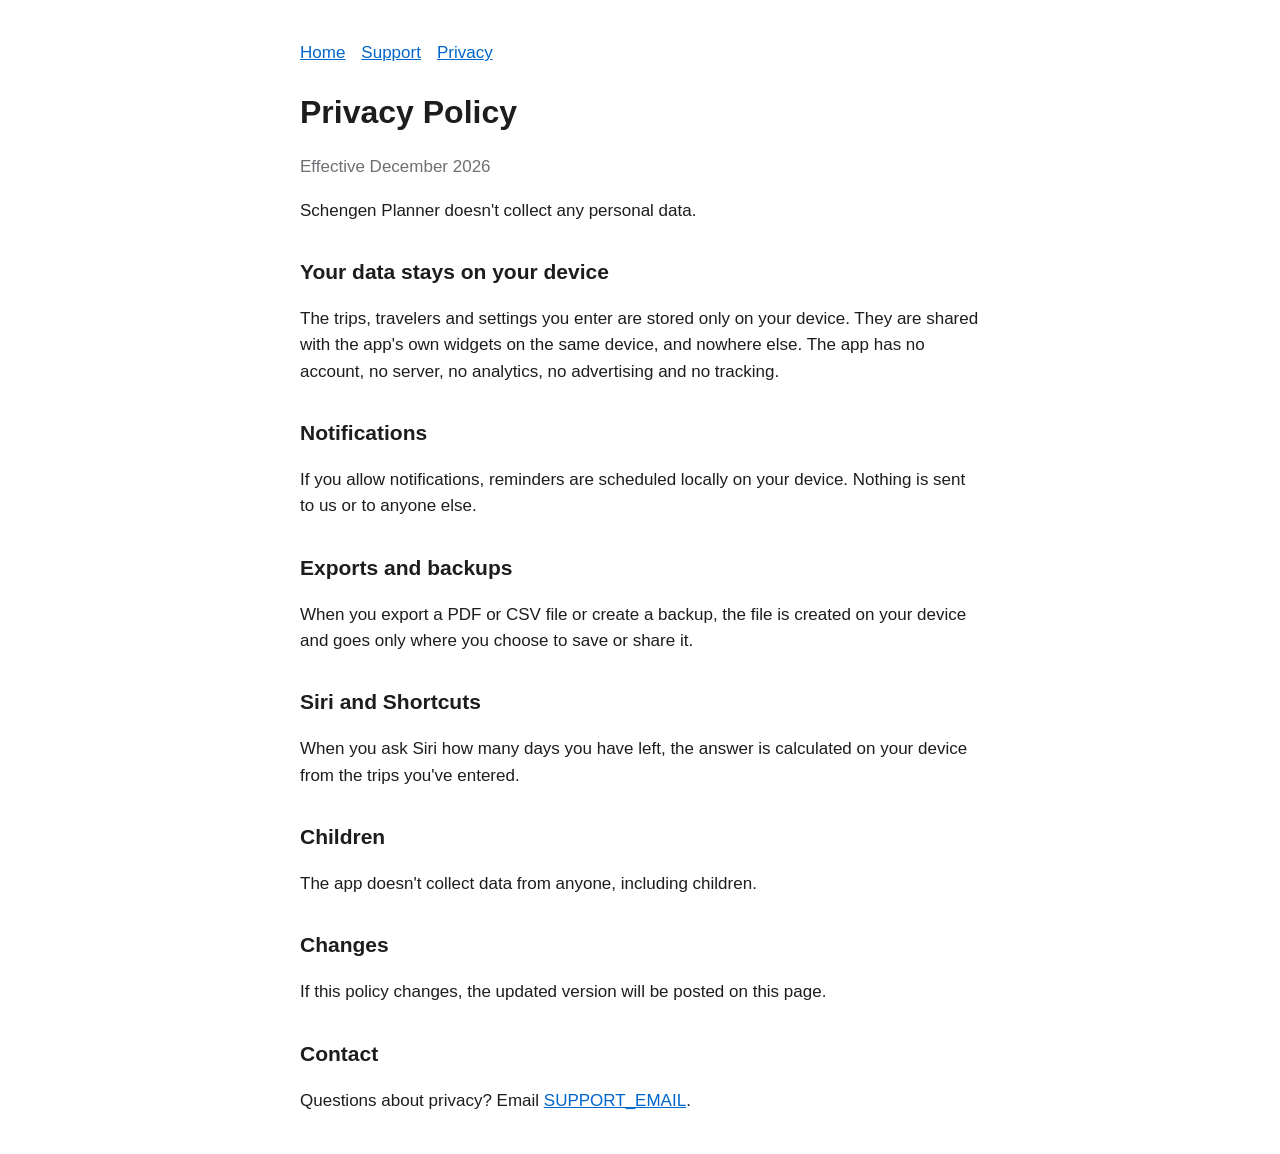
==== privacy.html @ 9811b73a "Add files via upload" ====
<!doctype html>
<html lang="en">
<head>
<meta charset="utf-8">
<meta name="viewport" content="width=device-width, initial-scale=1">
<title>Privacy Policy – Schengen Planner</title>
<link rel="stylesheet" href="style.css">
</head>
<body>
<nav><a href="index.html">Home</a><a href="support.html">Support</a><a href="privacy.html">Privacy</a></nav>
<h1>Privacy Policy</h1>
<p class="muted">Effective December 2026</p>

<p>Schengen Planner doesn't collect any personal data.</p>

<h2>Your data stays on your device</h2>
<p>The trips, travelers and settings you enter are stored only on your device. They are shared with the app's own widgets on the same device, and nowhere else. The app has no account, no server, no analytics, no advertising and no tracking.</p>

<h2>Notifications</h2>
<p>If you allow notifications, reminders are scheduled locally on your device. Nothing is sent to us or to anyone else.</p>

<h2>Exports and backups</h2>
<p>When you export a PDF or CSV file or create a backup, the file is created on your device and goes only where you choose to save or share it.</p>

<h2>Siri and Shortcuts</h2>
<p>When you ask Siri how many days you have left, the answer is calculated on your device from the trips you've entered.</p>

<h2>Children</h2>
<p>The app doesn't collect data from anyone, including children.</p>

<h2>Changes</h2>
<p>If this policy changes, the updated version will be posted on this page.</p>

<h2>Contact</h2>
<p>Questions about privacy? Email <a href="mailto:SUPPORT_EMAIL">SUPPORT_EMAIL</a>.</p>
</body>
</html>
---- style.css ----
body { font: 17px/1.55 -apple-system, BlinkMacSystemFont, "Helvetica Neue", sans-serif; max-width: 680px; margin: 40px auto; padding: 0 20px; color: #1d1d1f; }
h1 { font-size: 32px; margin-bottom: 4px; }
h2 { font-size: 21px; margin-top: 32px; }
.muted { color: #6e6e73; }
a { color: #0066cc; }
nav a { margin-right: 16px; }
@media (prefers-color-scheme: dark) { body { background: #000; color: #f5f5f7; } .muted { color: #a1a1a6; } a { color: #2997ff; } }
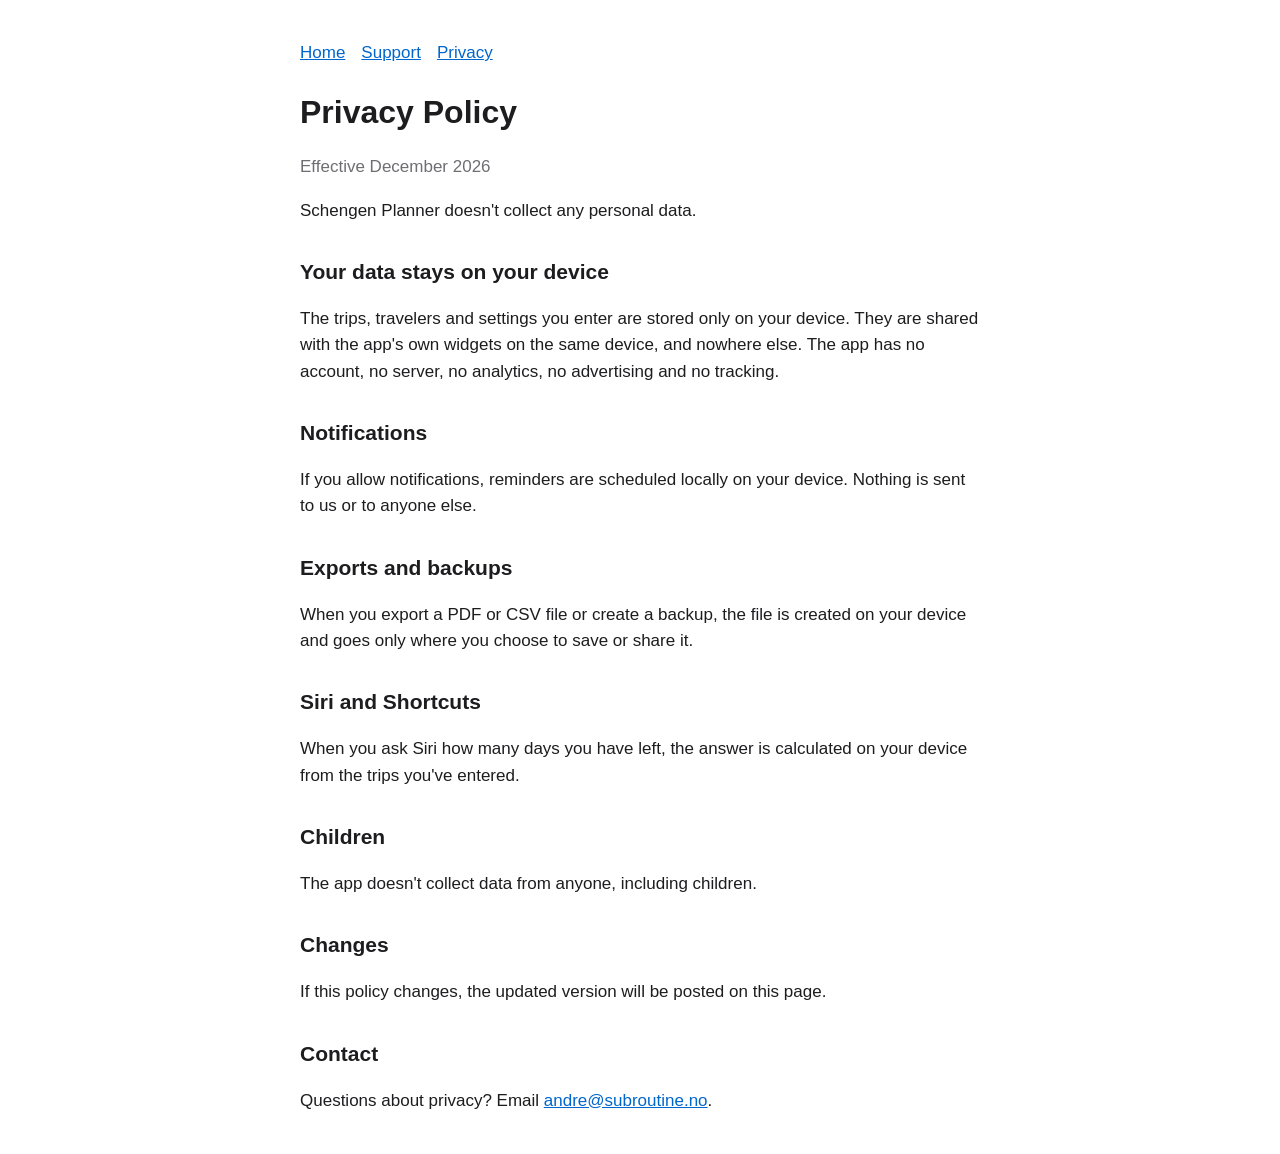
==== commit 01ab9b37: "Update support email in privacy policy" ====
--- a/privacy.html
+++ b/privacy.html
@@ -32,6 +32,6 @@
 <p>If this policy changes, the updated version will be posted on this page.</p>
 
 <h2>Contact</h2>
-<p>Questions about privacy? Email <a href="mailto:SUPPORT_EMAIL">SUPPORT_EMAIL</a>.</p>
+<p>Questions about privacy? Email <a href="mailto:SUPPORT_EMAIL">andre@subroutine.no</a>.</p>
 </body>
 </html>
